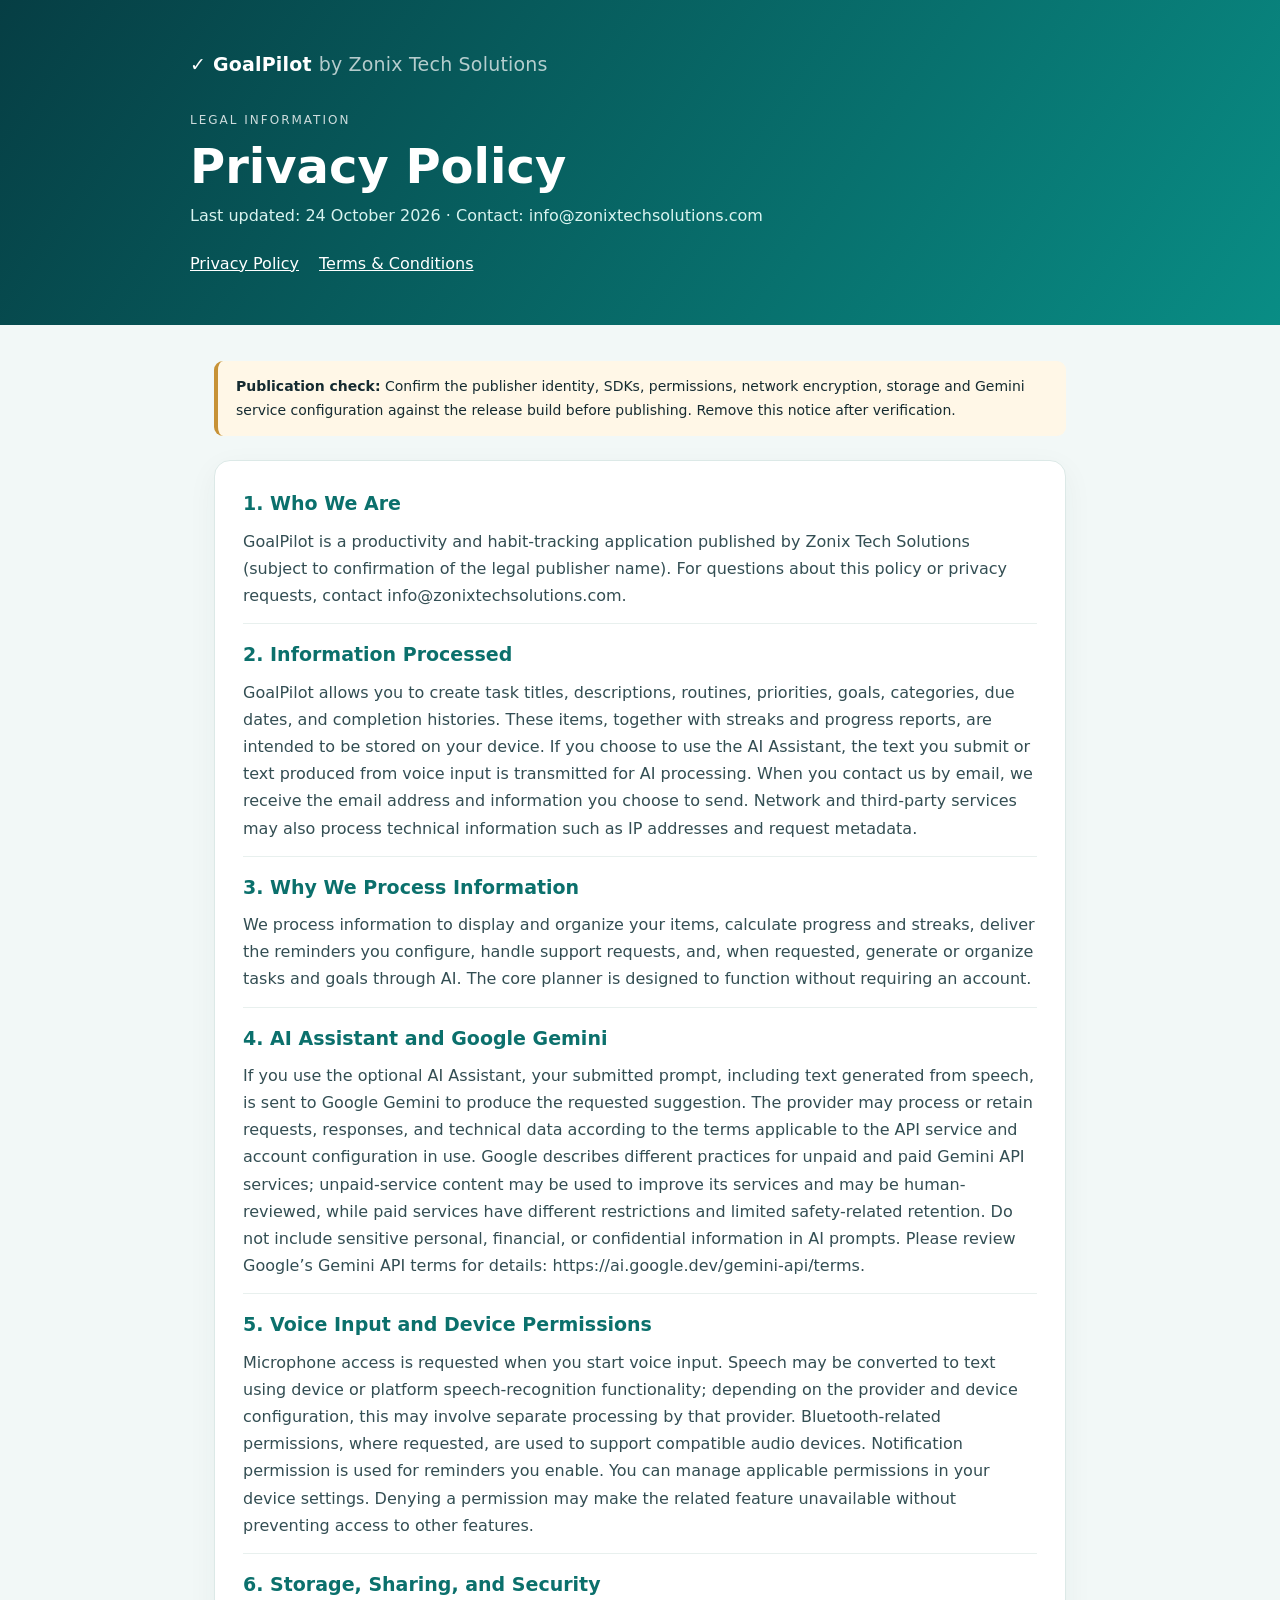
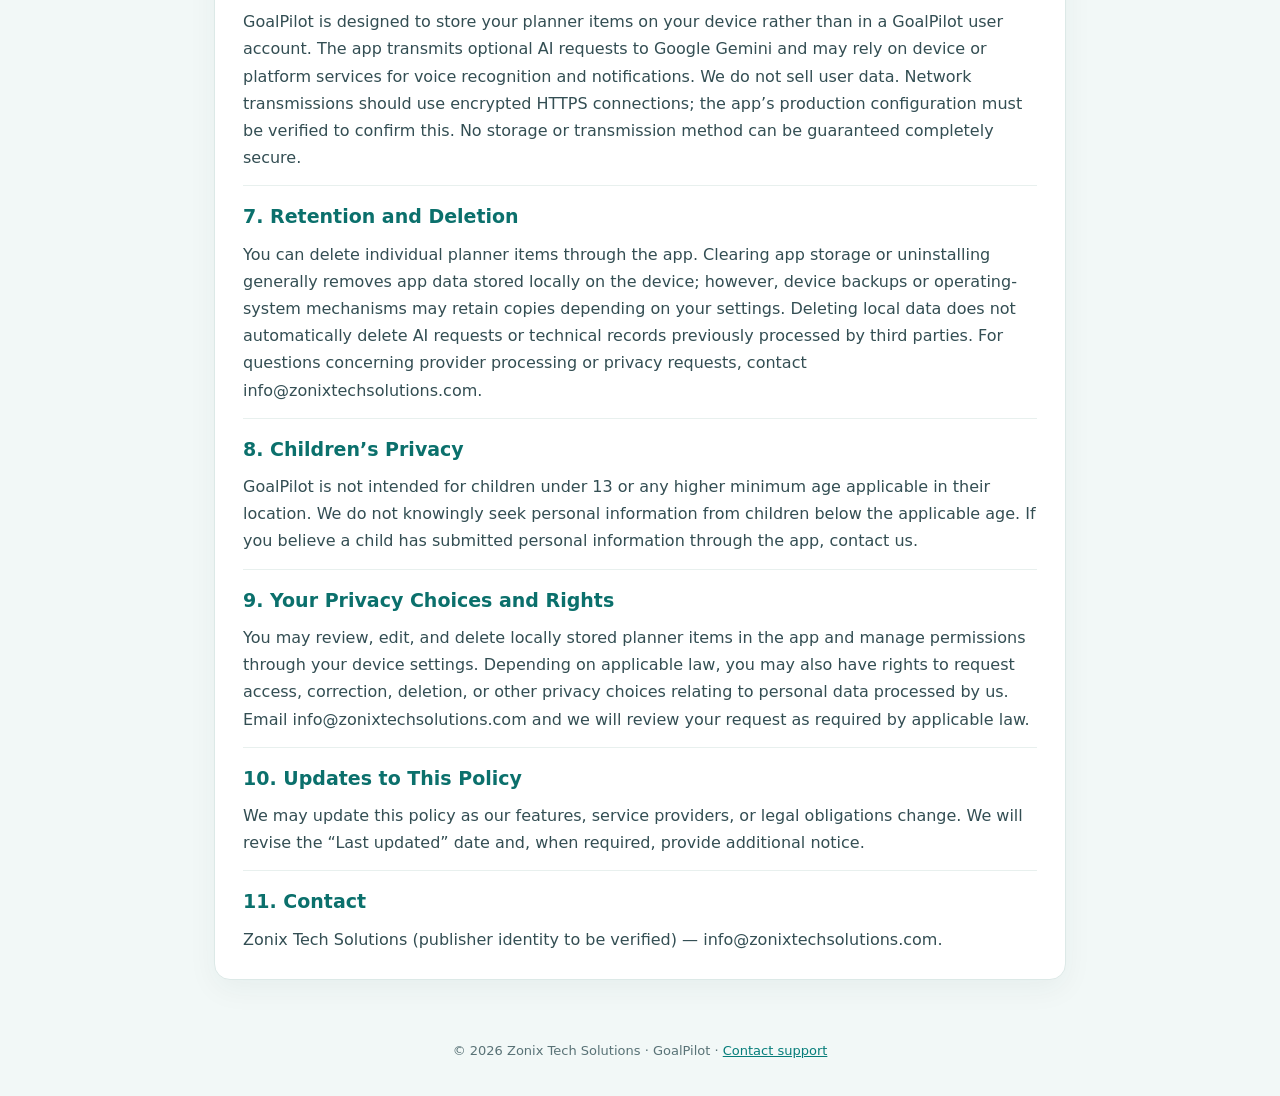
==== privacy-policy.html @ 9d527c20 "ZonixTech privacy policy pages" ====
<!DOCTYPE html><html lang="en"><head><meta charset="utf-8"><meta name="viewport" content="width=device-width,initial-scale=1"><meta name="description" content="Privacy Policy for the GoalPilot productivity app"><title>GoalPilot — Privacy Policy</title><link rel="stylesheet" href="styles.css"></head><body><header><div class="wrap"><div class="brand">✓ GoalPilot <span style="opacity:.7;font-weight:400">by Zonix Tech Solutions</span></div><div class="eyebrow">Legal information</div><h1>Privacy Policy</h1><p>Last updated: 24 October 2026 · Contact: info@zonixtechsolutions.com</p><nav><a href="privacy-policy.html">Privacy Policy</a><a href="terms.html">Terms &amp; Conditions</a></nav></div></header><main><aside class="alert"><strong>Publication check:</strong> Confirm the publisher identity, SDKs, permissions, network encryption, storage and Gemini service configuration against the release build before publishing. Remove this notice after verification.</aside><article><section><h2>1. Who We Are</h2><p>GoalPilot is a productivity and habit-tracking application published by Zonix Tech Solutions (subject to confirmation of the legal publisher name). For questions about this policy or privacy requests, contact info@zonixtechsolutions.com.</p></section>
<section><h2>2. Information Processed</h2><p>GoalPilot allows you to create task titles, descriptions, routines, priorities, goals, categories, due dates, and completion histories. These items, together with streaks and progress reports, are intended to be stored on your device. If you choose to use the AI Assistant, the text you submit or text produced from voice input is transmitted for AI processing. When you contact us by email, we receive the email address and information you choose to send. Network and third-party services may also process technical information such as IP addresses and request metadata.</p></section>
<section><h2>3. Why We Process Information</h2><p>We process information to display and organize your items, calculate progress and streaks, deliver the reminders you configure, handle support requests, and, when requested, generate or organize tasks and goals through AI. The core planner is designed to function without requiring an account.</p></section>
<section><h2>4. AI Assistant and Google Gemini</h2><p>If you use the optional AI Assistant, your submitted prompt, including text generated from speech, is sent to Google Gemini to produce the requested suggestion. The provider may process or retain requests, responses, and technical data according to the terms applicable to the API service and account configuration in use. Google describes different practices for unpaid and paid Gemini API services; unpaid-service content may be used to improve its services and may be human-reviewed, while paid services have different restrictions and limited safety-related retention. Do not include sensitive personal, financial, or confidential information in AI prompts. Please review Google’s Gemini API terms for details: https://ai.google.dev/gemini-api/terms.</p></section>
<section><h2>5. Voice Input and Device Permissions</h2><p>Microphone access is requested when you start voice input. Speech may be converted to text using device or platform speech-recognition functionality; depending on the provider and device configuration, this may involve separate processing by that provider. Bluetooth-related permissions, where requested, are used to support compatible audio devices. Notification permission is used for reminders you enable. You can manage applicable permissions in your device settings. Denying a permission may make the related feature unavailable without preventing access to other features.</p></section>
<section><h2>6. Storage, Sharing, and Security</h2><p>GoalPilot is designed to store your planner items on your device rather than in a GoalPilot user account. The app transmits optional AI requests to Google Gemini and may rely on device or platform services for voice recognition and notifications. We do not sell user data. Network transmissions should use encrypted HTTPS connections; the app’s production configuration must be verified to confirm this. No storage or transmission method can be guaranteed completely secure.</p></section>
<section><h2>7. Retention and Deletion</h2><p>You can delete individual planner items through the app. Clearing app storage or uninstalling generally removes app data stored locally on the device; however, device backups or operating-system mechanisms may retain copies depending on your settings. Deleting local data does not automatically delete AI requests or technical records previously processed by third parties. For questions concerning provider processing or privacy requests, contact info@zonixtechsolutions.com.</p></section>
<section><h2>8. Children’s Privacy</h2><p>GoalPilot is not intended for children under 13 or any higher minimum age applicable in their location. We do not knowingly seek personal information from children below the applicable age. If you believe a child has submitted personal information through the app, contact us.</p></section>
<section><h2>9. Your Privacy Choices and Rights</h2><p>You may review, edit, and delete locally stored planner items in the app and manage permissions through your device settings. Depending on applicable law, you may also have rights to request access, correction, deletion, or other privacy choices relating to personal data processed by us. Email info@zonixtechsolutions.com and we will review your request as required by applicable law.</p></section>
<section><h2>10. Updates to This Policy</h2><p>We may update this policy as our features, service providers, or legal obligations change. We will revise the “Last updated” date and, when required, provide additional notice.</p></section>
<section><h2>11. Contact</h2><p>Zonix Tech Solutions (publisher identity to be verified) — info@zonixtechsolutions.com.</p></section></article></main><footer>© 2026 Zonix Tech Solutions · GoalPilot · <a href="mailto:info@zonixtechsolutions.com">Contact support</a></footer></body></html>
---- styles.css ----
*{box-sizing:border-box}body{margin:0;font:16px/1.7 system-ui,-apple-system,Segoe UI,Roboto,sans-serif;color:#152b31;background:#f2f8f7}header{background:linear-gradient(125deg,#063e44,#098d85);color:white;padding:48px 24px}header .wrap{max-width:900px;margin:auto}.brand{font-size:19px;font-weight:750;letter-spacing:.2px}.eyebrow{font-size:12px;text-transform:uppercase;letter-spacing:2px;opacity:.8;margin-top:30px}h1{font-size:clamp(32px,5vw,48px);line-height:1.12;margin:9px 0}header p{max-width:650px;color:#d9f4f0;margin:0}main{max-width:900px;padding:20px 24px 45px;margin:0 auto}.alert{background:#fff7e7;border-left:4px solid #c79236;border-radius:9px;padding:14px 18px;margin:16px 0 24px;font-size:14px}article{background:#fff;border:1px solid #dce9e7;border-radius:16px;box-shadow:0 9px 30px #1837390d;padding:12px 28px}section{padding:14px 0;border-bottom:1px solid #e8f0ee}section:last-child{border:0}h2{font-size:19px;margin:0 0 8px;color:#0b706c}section p{margin:0;color:#334e53}a{color:#067d7a;overflow-wrap:anywhere}nav{display:flex;gap:20px;margin-top:20px}nav a{color:#fff}footer{text-align:center;color:#597276;font-size:13px;padding:15px 24px 34px}@media(max-width:600px){article{padding:8px 18px}header{padding:34px 20px}main{padding:15px}}
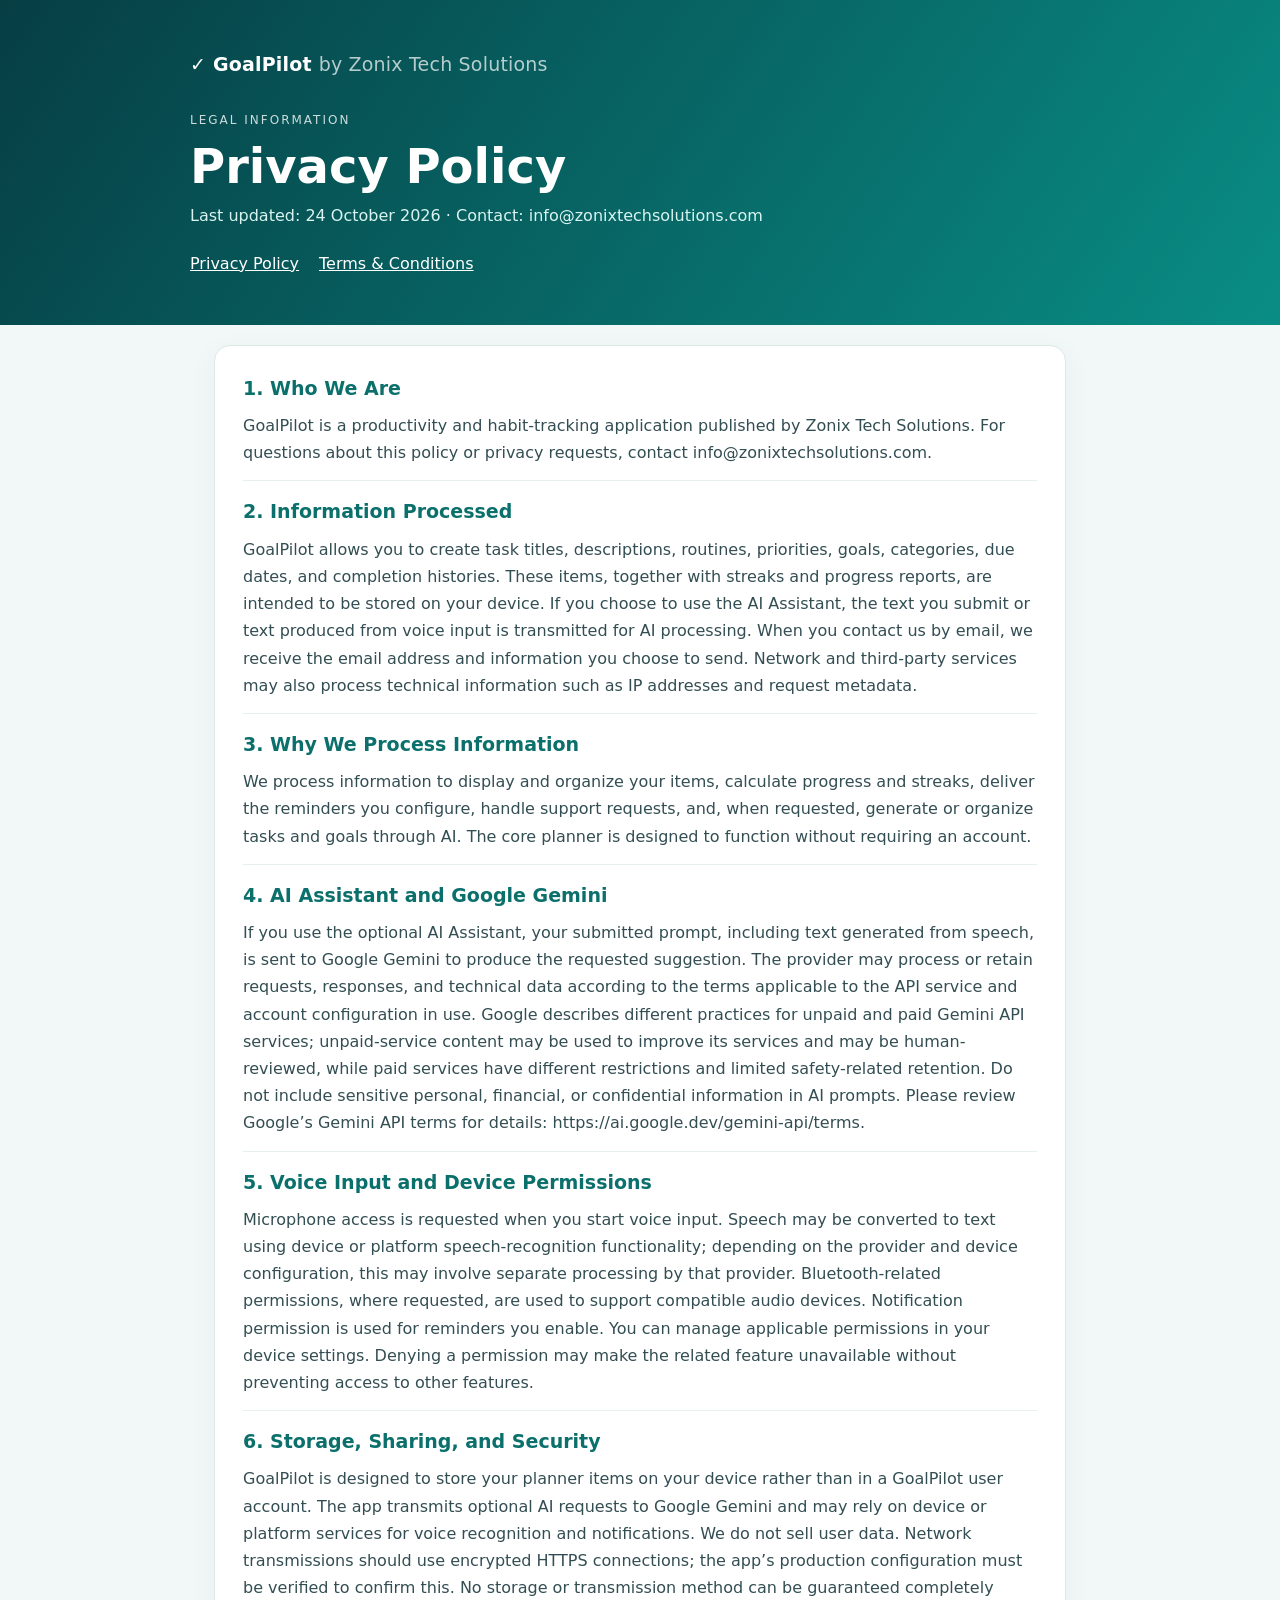
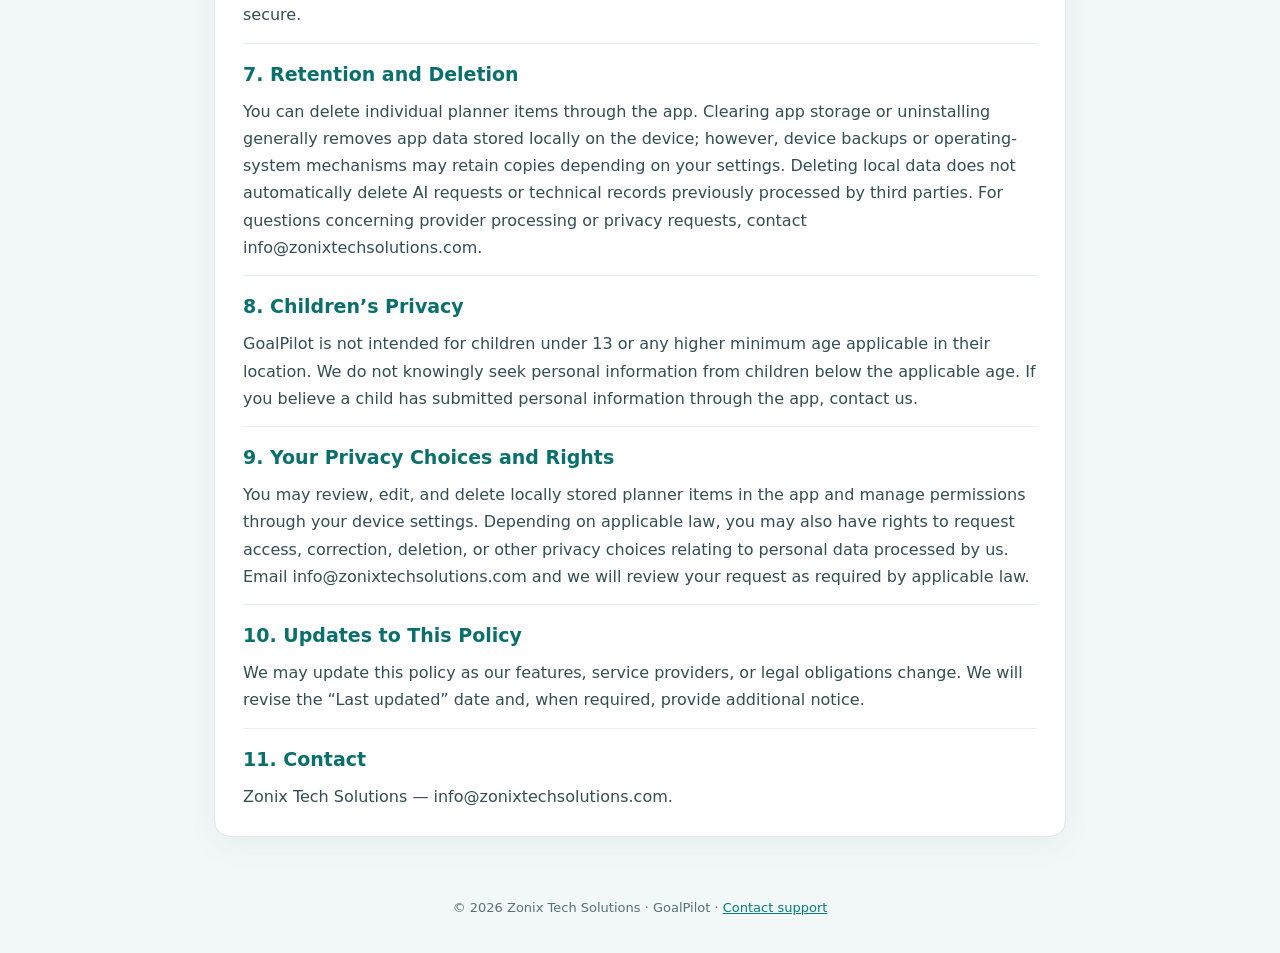
==== commit 503e55c5: "updated policies of goal pilot" ====
--- a/privacy-policy.html
+++ b/privacy-policy.html
@@ -1,11 +1,110 @@
-<!DOCTYPE html><html lang="en"><head><meta charset="utf-8"><meta name="viewport" content="width=device-width,initial-scale=1"><meta name="description" content="Privacy Policy for the GoalPilot productivity app"><title>GoalPilot — Privacy Policy</title><link rel="stylesheet" href="styles.css"></head><body><header><div class="wrap"><div class="brand">✓ GoalPilot <span style="opacity:.7;font-weight:400">by Zonix Tech Solutions</span></div><div class="eyebrow">Legal information</div><h1>Privacy Policy</h1><p>Last updated: 24 October 2026 · Contact: info@zonixtechsolutions.com</p><nav><a href="privacy-policy.html">Privacy Policy</a><a href="terms.html">Terms &amp; Conditions</a></nav></div></header><main><aside class="alert"><strong>Publication check:</strong> Confirm the publisher identity, SDKs, permissions, network encryption, storage and Gemini service configuration against the release build before publishing. Remove this notice after verification.</aside><article><section><h2>1. Who We Are</h2><p>GoalPilot is a productivity and habit-tracking application published by Zonix Tech Solutions (subject to confirmation of the legal publisher name). For questions about this policy or privacy requests, contact info@zonixtechsolutions.com.</p></section>
-<section><h2>2. Information Processed</h2><p>GoalPilot allows you to create task titles, descriptions, routines, priorities, goals, categories, due dates, and completion histories. These items, together with streaks and progress reports, are intended to be stored on your device. If you choose to use the AI Assistant, the text you submit or text produced from voice input is transmitted for AI processing. When you contact us by email, we receive the email address and information you choose to send. Network and third-party services may also process technical information such as IP addresses and request metadata.</p></section>
-<section><h2>3. Why We Process Information</h2><p>We process information to display and organize your items, calculate progress and streaks, deliver the reminders you configure, handle support requests, and, when requested, generate or organize tasks and goals through AI. The core planner is designed to function without requiring an account.</p></section>
-<section><h2>4. AI Assistant and Google Gemini</h2><p>If you use the optional AI Assistant, your submitted prompt, including text generated from speech, is sent to Google Gemini to produce the requested suggestion. The provider may process or retain requests, responses, and technical data according to the terms applicable to the API service and account configuration in use. Google describes different practices for unpaid and paid Gemini API services; unpaid-service content may be used to improve its services and may be human-reviewed, while paid services have different restrictions and limited safety-related retention. Do not include sensitive personal, financial, or confidential information in AI prompts. Please review Google’s Gemini API terms for details: https://ai.google.dev/gemini-api/terms.</p></section>
-<section><h2>5. Voice Input and Device Permissions</h2><p>Microphone access is requested when you start voice input. Speech may be converted to text using device or platform speech-recognition functionality; depending on the provider and device configuration, this may involve separate processing by that provider. Bluetooth-related permissions, where requested, are used to support compatible audio devices. Notification permission is used for reminders you enable. You can manage applicable permissions in your device settings. Denying a permission may make the related feature unavailable without preventing access to other features.</p></section>
-<section><h2>6. Storage, Sharing, and Security</h2><p>GoalPilot is designed to store your planner items on your device rather than in a GoalPilot user account. The app transmits optional AI requests to Google Gemini and may rely on device or platform services for voice recognition and notifications. We do not sell user data. Network transmissions should use encrypted HTTPS connections; the app’s production configuration must be verified to confirm this. No storage or transmission method can be guaranteed completely secure.</p></section>
-<section><h2>7. Retention and Deletion</h2><p>You can delete individual planner items through the app. Clearing app storage or uninstalling generally removes app data stored locally on the device; however, device backups or operating-system mechanisms may retain copies depending on your settings. Deleting local data does not automatically delete AI requests or technical records previously processed by third parties. For questions concerning provider processing or privacy requests, contact info@zonixtechsolutions.com.</p></section>
-<section><h2>8. Children’s Privacy</h2><p>GoalPilot is not intended for children under 13 or any higher minimum age applicable in their location. We do not knowingly seek personal information from children below the applicable age. If you believe a child has submitted personal information through the app, contact us.</p></section>
-<section><h2>9. Your Privacy Choices and Rights</h2><p>You may review, edit, and delete locally stored planner items in the app and manage permissions through your device settings. Depending on applicable law, you may also have rights to request access, correction, deletion, or other privacy choices relating to personal data processed by us. Email info@zonixtechsolutions.com and we will review your request as required by applicable law.</p></section>
-<section><h2>10. Updates to This Policy</h2><p>We may update this policy as our features, service providers, or legal obligations change. We will revise the “Last updated” date and, when required, provide additional notice.</p></section>
-<section><h2>11. Contact</h2><p>Zonix Tech Solutions (publisher identity to be verified) — info@zonixtechsolutions.com.</p></section></article></main><footer>© 2026 Zonix Tech Solutions · GoalPilot · <a href="mailto:info@zonixtechsolutions.com">Contact support</a></footer></body></html>+<!DOCTYPE html>
+<html lang="en">
+
+<head>
+    <meta charset="utf-8">
+    <meta name="viewport" content="width=device-width,initial-scale=1">
+    <meta name="description" content="Privacy Policy for the GoalPilot productivity app">
+    <title>GoalPilot — Privacy Policy</title>
+    <link rel="stylesheet" href="styles.css">
+</head>
+
+<body>
+    <header>
+        <div class="wrap">
+            <div class="brand">✓ GoalPilot <span style="opacity:.7;font-weight:400">by Zonix Tech Solutions</span></div>
+            <div class="eyebrow">Legal information</div>
+            <h1>Privacy Policy</h1>
+            <p>Last updated: 24 October 2026 · Contact: info@zonixtechsolutions.com</p>
+            <nav><a href="privacy-policy.html">Privacy Policy</a><a href="terms.html">Terms &amp; Conditions</a></nav>
+        </div>
+    </header>
+    <main>
+        <article>
+            <section>
+                <h2>1. Who We Are</h2>
+                <p>GoalPilot is a productivity and habit-tracking application published by Zonix Tech Solutions. For
+                    questions about this policy or privacy requests,
+                    contact info@zonixtechsolutions.com.</p>
+            </section>
+            <section>
+                <h2>2. Information Processed</h2>
+                <p>GoalPilot allows you to create task titles, descriptions, routines, priorities, goals, categories,
+                    due dates, and completion histories. These items, together with streaks and progress reports, are
+                    intended to be stored on your device. If you choose to use the AI Assistant, the text you submit or
+                    text produced from voice input is transmitted for AI processing. When you contact us by email, we
+                    receive the email address and information you choose to send. Network and third-party services may
+                    also process technical information such as IP addresses and request metadata.</p>
+            </section>
+            <section>
+                <h2>3. Why We Process Information</h2>
+                <p>We process information to display and organize your items, calculate progress and streaks, deliver
+                    the reminders you configure, handle support requests, and, when requested, generate or organize
+                    tasks and goals through AI. The core planner is designed to function without requiring an account.
+                </p>
+            </section>
+            <section>
+                <h2>4. AI Assistant and Google Gemini</h2>
+                <p>If you use the optional AI Assistant, your submitted prompt, including text generated from speech, is
+                    sent to Google Gemini to produce the requested suggestion. The provider may process or retain
+                    requests, responses, and technical data according to the terms applicable to the API service and
+                    account configuration in use. Google describes different practices for unpaid and paid Gemini API
+                    services; unpaid-service content may be used to improve its services and may be human-reviewed,
+                    while paid services have different restrictions and limited safety-related retention. Do not include
+                    sensitive personal, financial, or confidential information in AI prompts. Please review Google’s
+                    Gemini API terms for details: https://ai.google.dev/gemini-api/terms.</p>
+            </section>
+            <section>
+                <h2>5. Voice Input and Device Permissions</h2>
+                <p>Microphone access is requested when you start voice input. Speech may be converted to text using
+                    device or platform speech-recognition functionality; depending on the provider and device
+                    configuration, this may involve separate processing by that provider. Bluetooth-related permissions,
+                    where requested, are used to support compatible audio devices. Notification permission is used for
+                    reminders you enable. You can manage applicable permissions in your device settings. Denying a
+                    permission may make the related feature unavailable without preventing access to other features.</p>
+            </section>
+            <section>
+                <h2>6. Storage, Sharing, and Security</h2>
+                <p>GoalPilot is designed to store your planner items on your device rather than in a GoalPilot user
+                    account. The app transmits optional AI requests to Google Gemini and may rely on device or platform
+                    services for voice recognition and notifications. We do not sell user data. Network transmissions
+                    should use encrypted HTTPS connections; the app’s production configuration must be verified to
+                    confirm this. No storage or transmission method can be guaranteed completely secure.</p>
+            </section>
+            <section>
+                <h2>7. Retention and Deletion</h2>
+                <p>You can delete individual planner items through the app. Clearing app storage or uninstalling
+                    generally removes app data stored locally on the device; however, device backups or operating-system
+                    mechanisms may retain copies depending on your settings. Deleting local data does not automatically
+                    delete AI requests or technical records previously processed by third parties. For questions
+                    concerning provider processing or privacy requests, contact info@zonixtechsolutions.com.</p>
+            </section>
+            <section>
+                <h2>8. Children’s Privacy</h2>
+                <p>GoalPilot is not intended for children under 13 or any higher minimum age applicable in their
+                    location. We do not knowingly seek personal information from children below the applicable age. If
+                    you believe a child has submitted personal information through the app, contact us.</p>
+            </section>
+            <section>
+                <h2>9. Your Privacy Choices and Rights</h2>
+                <p>You may review, edit, and delete locally stored planner items in the app and manage permissions
+                    through your device settings. Depending on applicable law, you may also have rights to request
+                    access, correction, deletion, or other privacy choices relating to personal data processed by us.
+                    Email info@zonixtechsolutions.com and we will review your request as required by applicable law.</p>
+            </section>
+            <section>
+                <h2>10. Updates to This Policy</h2>
+                <p>We may update this policy as our features, service providers, or legal obligations change. We will
+                    revise the “Last updated” date and, when required, provide additional notice.</p>
+            </section>
+            <section>
+                <h2>11. Contact</h2>
+                <p>Zonix Tech Solutions — info@zonixtechsolutions.com.</p>
+            </section>
+        </article>
+    </main>
+    <footer>© 2026 Zonix Tech Solutions · GoalPilot · <a href="mailto:info@zonixtechsolutions.com">Contact support</a>
+    </footer>
+</body>
+
+</html>
